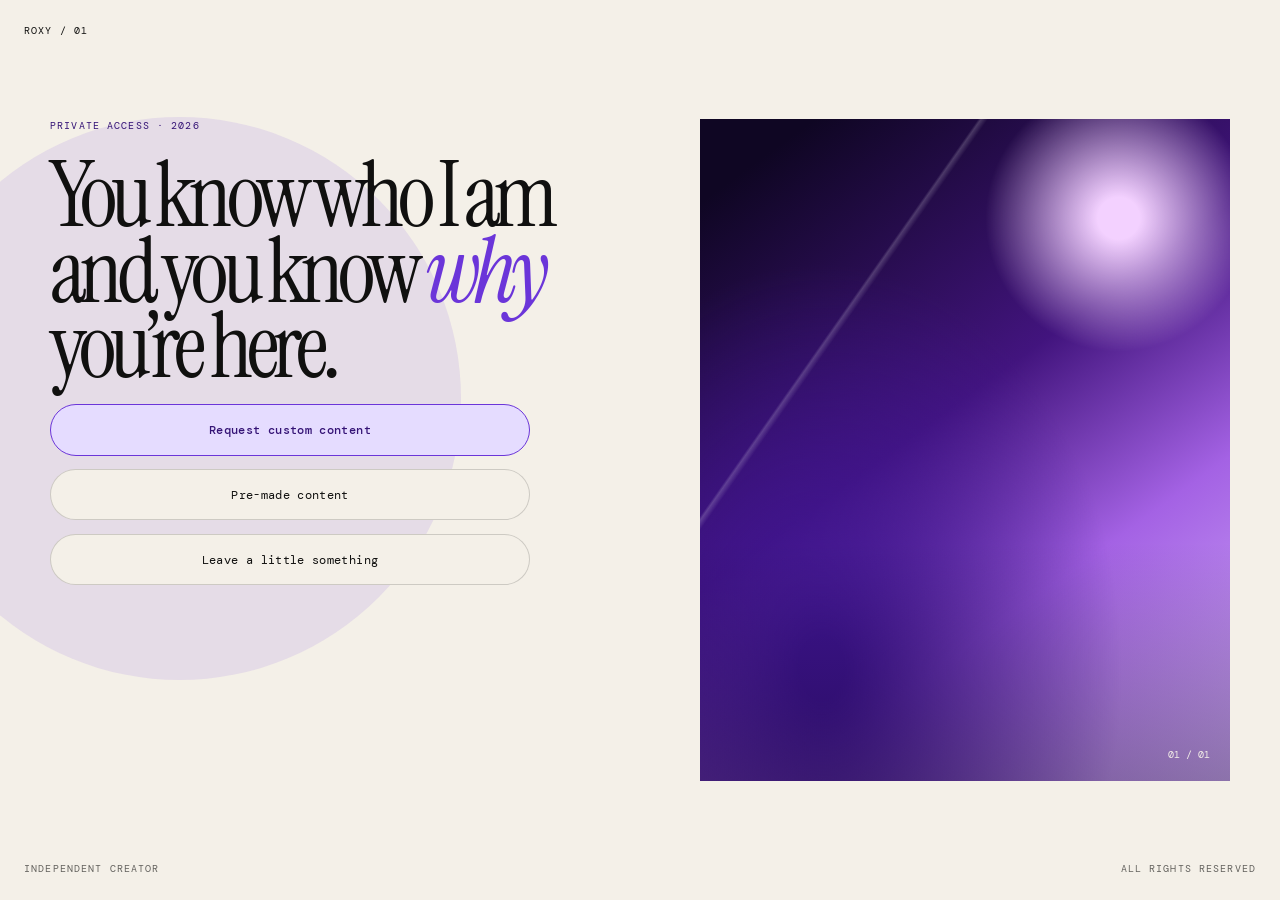
==== public/index.html @ dac85764 "updated video type" ====
<!doctype html>
<html lang="en">
  <head>
    <meta charset="UTF-8" />
    <meta name="viewport" content="width=device-width, initial-scale=1.0" />
    <meta name="description" content="Independent creator — custom content, pre-made work, and supporter tips." />
    <title>Roxy — Private Access</title>
    <link rel="preconnect" href="https://fonts.googleapis.com" />
    <link rel="preconnect" href="https://fonts.gstatic.com" crossorigin />
    <link href="https://fonts.googleapis.com/css2?family=DM+Mono:wght@400;500&family=Instrument+Serif:ital@0;1&display=swap" rel="stylesheet" />
    <link rel="stylesheet" href="styles.css?v=20261124-2" />
  </head>
  <body>
    <main class="landing">
      <div class="wordmark" aria-label="Roxy home">ROXY / 01</div>

      <section class="stage" aria-labelledby="headline">
        <div class="copy">
          <p class="eyebrow">PRIVATE ACCESS · 2026</p>
          <h1 id="headline">You know who I am<br />and you know <em>why</em> you’re here.</h1>
        </div>

        <div class="media-placeholder">
          <video class="display-video" autoplay loop muted playsinline preload="metadata" aria-label="Creator video preview">
            <source src="media/display-video.mp4" type="video/mp4" />
          </video>
          <span class="media-index">01 / 01</span>
        </div>

        <div class="actions" aria-label="Choose an option">
          <button class="action-button primary" type="button" id="custom-toggle" aria-expanded="false" aria-controls="custom-tray">
            <span>Request custom content</span>
          </button>
          <div class="custom-tray" id="custom-tray" hidden aria-label="Custom content queue">
            <div class="queue-status">
              <span class="queue-status__dot" aria-hidden="true"></span>
              <p class="queue-status__text">You are currently <strong id="queue-number">#14</strong> in queue for custom content.</p>
            </div>
            <div class="priority-options" role="radiogroup" aria-label="Queue priority">
              <button class="priority-pill is-selected" type="button" role="radio" aria-checked="true" data-priority="false">Standard Queue</button>
              <button class="priority-pill" type="button" role="radio" aria-checked="false" data-priority="true">Priority Rush (+$10)</button>
            </div>
            <button class="custom-submit" type="button" id="custom-submit">
              <span>Continue with Standard Queue</span>
            </button>
          </div>
          <button class="action-button" type="button" data-payment-type="premade">
            <span>Pre-made content</span>
          </button>
          <button class="action-button" type="button" id="tip-toggle" aria-expanded="false" aria-controls="tip-tray">
            <span>Leave a little something</span>
          </button>
          <div class="tip-tray" id="tip-tray" hidden aria-label="Choose tip amount">
            <div class="tip-pills" role="radiogroup" aria-label="Select tip amount">
              <button class="tip-pill" type="button" role="radio" aria-checked="false" data-amount="15">$15</button>
              <button class="tip-pill is-selected" type="button" role="radio" aria-checked="true" data-amount="25">$25</button>
              <button class="tip-pill" type="button" role="radio" aria-checked="false" data-amount="50">$50</button>
              <button class="tip-pill" type="button" role="radio" aria-checked="false" data-amount="75">$75</button>
              <button class="tip-pill" type="button" role="radio" aria-checked="false" data-amount="100">$100</button>
            </div>
            <button class="tip-submit" type="button" id="tip-submit">
              <span>Continue with $25</span>
            </button>
          </div>
        </div>

        <aside class="checkout-panel" id="checkout-panel" aria-hidden="true" aria-labelledby="checkout-title">
          <div class="checkout-panel__header">
            <p class="checkout-panel__eyebrow">YOUR SELECTION</p>
            <button class="checkout-panel__close" type="button" aria-label="Close payment selection">×</button>
          </div>
          <h2 id="checkout-title">—</h2>
          <p class="checkout-panel__note">Secure checkout will appear here once payment is connected.</p>
          <div class="checkout-slot" aria-label="Secure checkout placeholder">
            <p class="checkout-status" role="status" aria-live="polite">Choose an option to begin.</p>
            <form class="checkout-form" id="checkout-form" hidden>
              <div id="payment-element"></div>
              <button class="checkout-submit" type="submit">Continue securely <span aria-hidden="true">↗</span></button>
            </form>
          </div>
        </aside>
      </section>

      <footer>
        <span>INDEPENDENT CREATOR</span>
        <span>ALL RIGHTS RESERVED</span>
      </footer>
    </main>
    <script type="module" src="scripts/app.js?v=20261124-2"></script>
  </body>
</html>
---- public/styles.css ----
@import url("styles/tokens.css");
@import url("styles/base.css");
@import url("styles/landing.css");
@import url("styles/media.css");
@import url("styles/checkout.css");
@import url("styles/responsive.css");
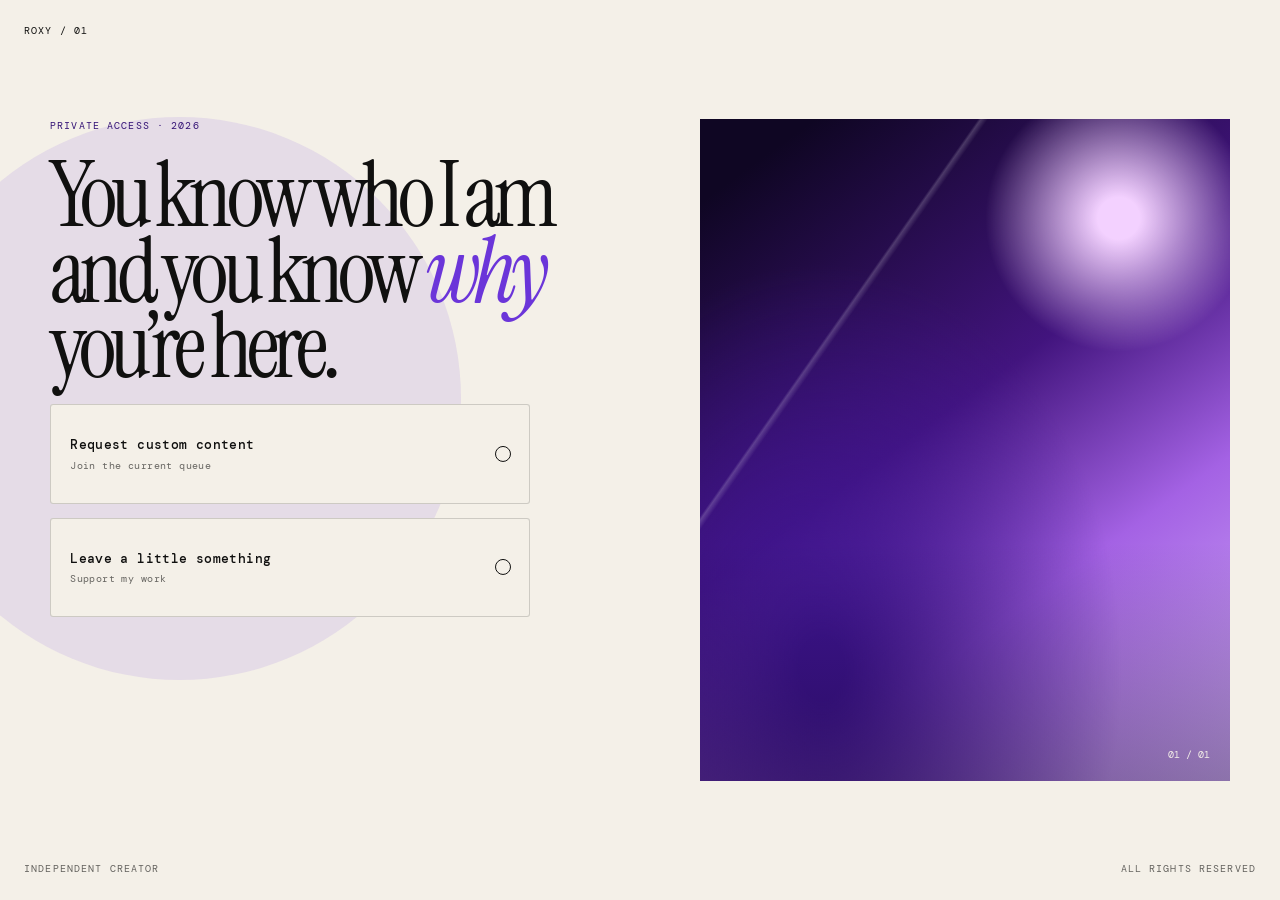
==== commit 3d56336a: "updated buttons to unified cards, run migrations and added snapchat direction at successful checkout" ====
--- a/public/index.html
+++ b/public/index.html
@@ -8,7 +8,7 @@
     <link rel="preconnect" href="https://fonts.googleapis.com" />
     <link rel="preconnect" href="https://fonts.gstatic.com" crossorigin />
     <link href="https://fonts.googleapis.com/css2?family=DM+Mono:wght@400;500&family=Instrument+Serif:ital@0;1&display=swap" rel="stylesheet" />
-    <link rel="stylesheet" href="styles.css?v=20261124-2" />
+    <link rel="stylesheet" href="styles.css?v=20261124-3" />
   </head>
   <body>
     <main class="landing">
@@ -27,40 +27,51 @@
           <span class="media-index">01 / 01</span>
         </div>
 
-        <div class="actions" aria-label="Choose an option">
-          <button class="action-button primary" type="button" id="custom-toggle" aria-expanded="false" aria-controls="custom-tray">
-            <span>Request custom content</span>
-          </button>
-          <div class="custom-tray" id="custom-tray" hidden aria-label="Custom content queue">
-            <div class="queue-status">
-              <span class="queue-status__dot" aria-hidden="true"></span>
-              <p class="queue-status__text">You are currently <strong id="queue-number">#14</strong> in queue for custom content.</p>
+        <div class="actions" role="radiogroup" aria-label="Choose how to support Roxy">
+          <div class="support-card" id="custom-card">
+            <button class="action-card" type="button" role="radio" aria-checked="false" id="custom-toggle" aria-expanded="false" aria-controls="custom-tray">
+              <span class="action-card__label">Request custom content</span>
+              <span class="action-card__detail">Join the current queue</span>
+            </button>
+            <div class="custom-tray" id="custom-tray" hidden aria-label="Custom content queue">
+              <div class="queue-status">
+                <span class="queue-status__dot" aria-hidden="true"></span>
+                <p class="queue-status__text">You are currently <strong id="queue-number">#14</strong> in queue for custom content.</p>
+              </div>
+              <div class="add-on-options" aria-label="Optional custom content add-ons">
+                <button class="add-on-option" type="button" role="checkbox" aria-checked="false" data-custom-addon="priority">
+                  <span class="add-on-option__copy"><span>Priority push</span><small>Move ahead in the queue</small></span>
+                  <strong>+$16.99</strong>
+                </button>
+                <button class="add-on-option" type="button" role="checkbox" aria-checked="false" data-custom-addon="premade-access">
+                  <span class="add-on-option__copy"><span>Pre-made access</span><small>Get access while you wait</small></span>
+                  <strong>+$10.00</strong>
+                </button>
+              </div>
+              <button class="custom-submit" type="button" id="custom-submit">
+                <span>Continue with request</span>
+              </button>
             </div>
-            <div class="priority-options" role="radiogroup" aria-label="Queue priority">
-              <button class="priority-pill is-selected" type="button" role="radio" aria-checked="true" data-priority="false">Standard Queue</button>
-              <button class="priority-pill" type="button" role="radio" aria-checked="false" data-priority="true">Priority Rush (+$10)</button>
+          </div>
+
+          <div class="support-card" id="tip-card">
+            <button class="action-card" type="button" role="radio" aria-checked="false" id="tip-toggle" aria-expanded="false" aria-controls="tip-tray">
+              <span class="action-card__label">Leave a little something</span>
+              <span class="action-card__detail">Support my work</span>
+            </button>
+            <div class="tip-tray" id="tip-tray" hidden aria-label="Choose tip amount">
+              <div class="tip-segmented" role="radiogroup" aria-label="Select tip amount">
+                <span class="tip-segmented__thumb" aria-hidden="true"></span>
+                <button class="tip-pill" type="button" role="radio" aria-checked="false" data-amount="15">$15</button>
+                <button class="tip-pill is-selected" type="button" role="radio" aria-checked="true" data-amount="25">$25</button>
+                <button class="tip-pill" type="button" role="radio" aria-checked="false" data-amount="50">$50</button>
+                <button class="tip-pill" type="button" role="radio" aria-checked="false" data-amount="75">$75</button>
+                <button class="tip-pill" type="button" role="radio" aria-checked="false" data-amount="100">$100</button>
+              </div>
+              <button class="tip-submit" type="button" id="tip-submit">
+                <span>Continue with $25</span>
+              </button>
             </div>
-            <button class="custom-submit" type="button" id="custom-submit">
-              <span>Continue with Standard Queue</span>
-            </button>
-          </div>
-          <button class="action-button" type="button" data-payment-type="premade">
-            <span>Pre-made content</span>
-          </button>
-          <button class="action-button" type="button" id="tip-toggle" aria-expanded="false" aria-controls="tip-tray">
-            <span>Leave a little something</span>
-          </button>
-          <div class="tip-tray" id="tip-tray" hidden aria-label="Choose tip amount">
-            <div class="tip-pills" role="radiogroup" aria-label="Select tip amount">
-              <button class="tip-pill" type="button" role="radio" aria-checked="false" data-amount="15">$15</button>
-              <button class="tip-pill is-selected" type="button" role="radio" aria-checked="true" data-amount="25">$25</button>
-              <button class="tip-pill" type="button" role="radio" aria-checked="false" data-amount="50">$50</button>
-              <button class="tip-pill" type="button" role="radio" aria-checked="false" data-amount="75">$75</button>
-              <button class="tip-pill" type="button" role="radio" aria-checked="false" data-amount="100">$100</button>
-            </div>
-            <button class="tip-submit" type="button" id="tip-submit">
-              <span>Continue with $25</span>
-            </button>
           </div>
         </div>
 
@@ -86,6 +97,6 @@
         <span>ALL RIGHTS RESERVED</span>
       </footer>
     </main>
-    <script type="module" src="scripts/app.js?v=20261124-2"></script>
+    <script type="module" src="scripts/app.js?v=20261124-3"></script>
   </body>
 </html>
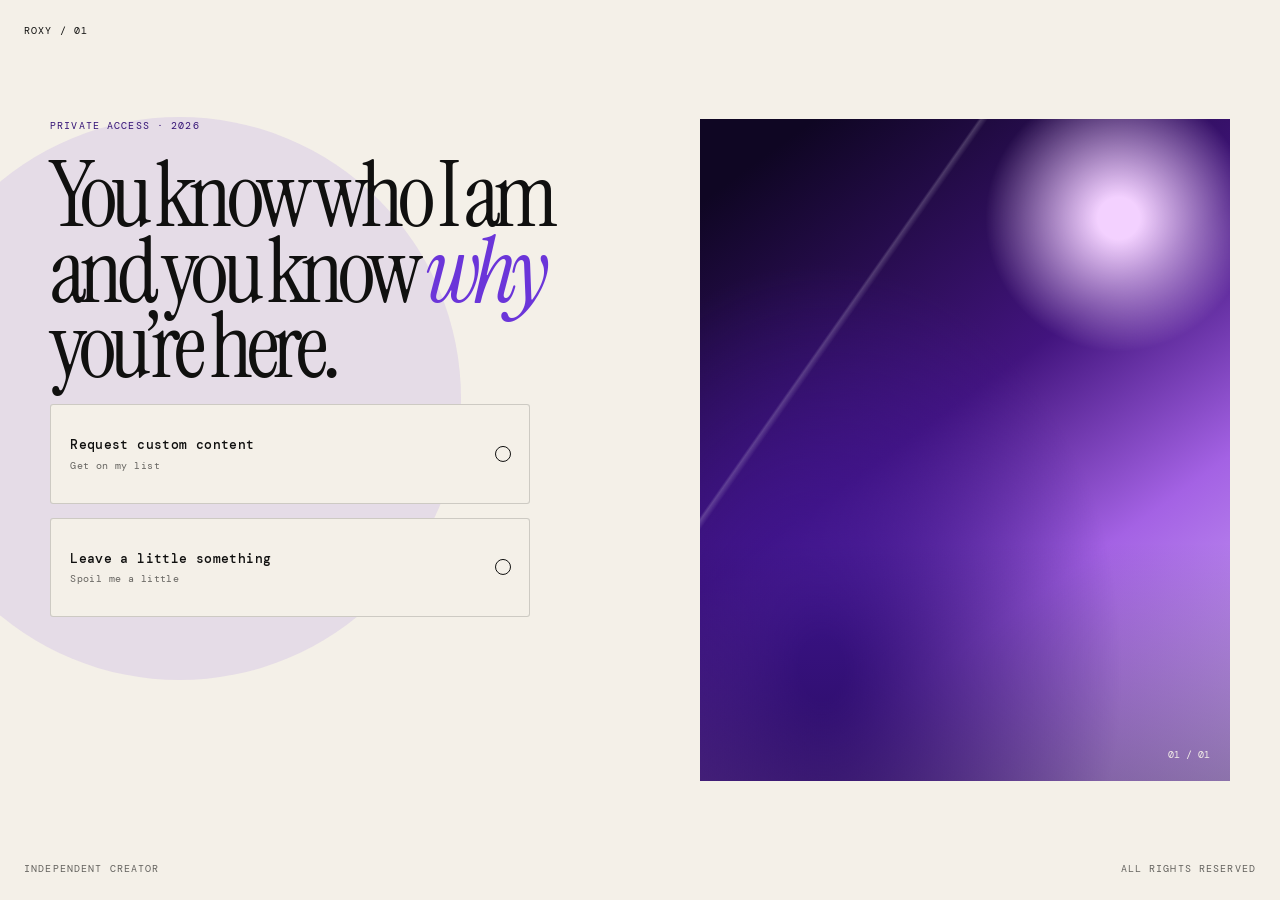
==== commit 548d0ff6: "personalized copy tone" ====
--- a/public/index.html
+++ b/public/index.html
@@ -8,7 +8,7 @@
     <link rel="preconnect" href="https://fonts.googleapis.com" />
     <link rel="preconnect" href="https://fonts.gstatic.com" crossorigin />
     <link href="https://fonts.googleapis.com/css2?family=DM+Mono:wght@400;500&family=Instrument+Serif:ital@0;1&display=swap" rel="stylesheet" />
-    <link rel="stylesheet" href="styles.css?v=20261124-3" />
+    <link rel="stylesheet" href="styles.css?v=20261126-3" />
   </head>
   <body>
     <main class="landing">
@@ -31,25 +31,25 @@
           <div class="support-card" id="custom-card">
             <button class="action-card" type="button" role="radio" aria-checked="false" id="custom-toggle" aria-expanded="false" aria-controls="custom-tray">
               <span class="action-card__label">Request custom content</span>
-              <span class="action-card__detail">Join the current queue</span>
+              <span class="action-card__detail">Get on my list</span>
             </button>
             <div class="custom-tray" id="custom-tray" hidden aria-label="Custom content queue">
               <div class="queue-status">
                 <span class="queue-status__dot" aria-hidden="true"></span>
-                <p class="queue-status__text">You are currently <strong id="queue-number">#14</strong> in queue for custom content.</p>
+                <p class="queue-status__text">You’re currently <strong id="queue-number">#14</strong> on my custom list.</p>
               </div>
               <div class="add-on-options" aria-label="Optional custom content add-ons">
                 <button class="add-on-option" type="button" role="checkbox" aria-checked="false" data-custom-addon="priority">
-                  <span class="add-on-option__copy"><span>Priority push</span><small>Move ahead in the queue</small></span>
+                  <span class="add-on-option__copy"><span>Priority push</span><small>Skip ahead to the front of my queue</small></span>
                   <strong>+$16.99</strong>
                 </button>
                 <button class="add-on-option" type="button" role="checkbox" aria-checked="false" data-custom-addon="premade-access">
-                  <span class="add-on-option__copy"><span>Pre-made access</span><small>Get access while you wait</small></span>
+                  <span class="add-on-option__copy"><span>Pre-made access</span><small>Let’s have fun while you wait</small></span>
                   <strong>+$10.00</strong>
                 </button>
               </div>
               <button class="custom-submit" type="button" id="custom-submit">
-                <span>Continue with request</span>
+                <span>Continue with request ($5.00)</span>
               </button>
             </div>
           </div>
@@ -57,7 +57,7 @@
           <div class="support-card" id="tip-card">
             <button class="action-card" type="button" role="radio" aria-checked="false" id="tip-toggle" aria-expanded="false" aria-controls="tip-tray">
               <span class="action-card__label">Leave a little something</span>
-              <span class="action-card__detail">Support my work</span>
+              <span class="action-card__detail">Spoil me a little</span>
             </button>
             <div class="tip-tray" id="tip-tray" hidden aria-label="Choose tip amount">
               <div class="tip-segmented" role="radiogroup" aria-label="Select tip amount">
@@ -68,6 +68,24 @@
                 <button class="tip-pill" type="button" role="radio" aria-checked="false" data-amount="75">$75</button>
                 <button class="tip-pill" type="button" role="radio" aria-checked="false" data-amount="100">$100</button>
               </div>
+              <button type="button" class="tip-custom-toggle" id="tip-custom-toggle">Or choose your own amount</button>
+              <div class="tip-custom-field" id="tip-custom-field" hidden>
+                <div class="tip-custom-input-wrap">
+                  <span class="tip-custom-currency" aria-hidden="true">$</span>
+                  <input
+                    type="number"
+                    id="tip-custom-input"
+                    class="tip-custom-input"
+                    inputmode="numeric"
+                    min="5"
+                    max="1000"
+                    step="1"
+                    placeholder="Enter amount (min $5)"
+                    aria-label="Custom tip amount in dollars"
+                  />
+                </div>
+                <p class="tip-custom-hint" id="tip-custom-hint">Min $5 · Max $1,000</p>
+              </div>
               <button class="tip-submit" type="button" id="tip-submit">
                 <span>Continue with $25</span>
               </button>
@@ -77,16 +95,14 @@
 
         <aside class="checkout-panel" id="checkout-panel" aria-hidden="true" aria-labelledby="checkout-title">
           <div class="checkout-panel__header">
-            <p class="checkout-panel__eyebrow">YOUR SELECTION</p>
+            <p class="checkout-panel__eyebrow">PRIVATE ACCESS</p>
             <button class="checkout-panel__close" type="button" aria-label="Close payment selection">×</button>
           </div>
           <h2 id="checkout-title">—</h2>
-          <p class="checkout-panel__note">Secure checkout will appear here once payment is connected.</p>
-          <div class="checkout-slot" aria-label="Secure checkout placeholder">
-            <p class="checkout-status" role="status" aria-live="polite">Choose an option to begin.</p>
+          <div class="checkout-slot" aria-label="Secure checkout">
             <form class="checkout-form" id="checkout-form" hidden>
               <div id="payment-element"></div>
-              <button class="checkout-submit" type="submit">Continue securely <span aria-hidden="true">↗</span></button>
+              <button class="checkout-submit" type="submit">Lock In My Spot</button>
             </form>
           </div>
         </aside>
@@ -97,6 +113,6 @@
         <span>ALL RIGHTS RESERVED</span>
       </footer>
     </main>
-    <script type="module" src="scripts/app.js?v=20261124-3"></script>
+    <script type="module" src="scripts/app.js?v=20261126-3"></script>
   </body>
 </html>
